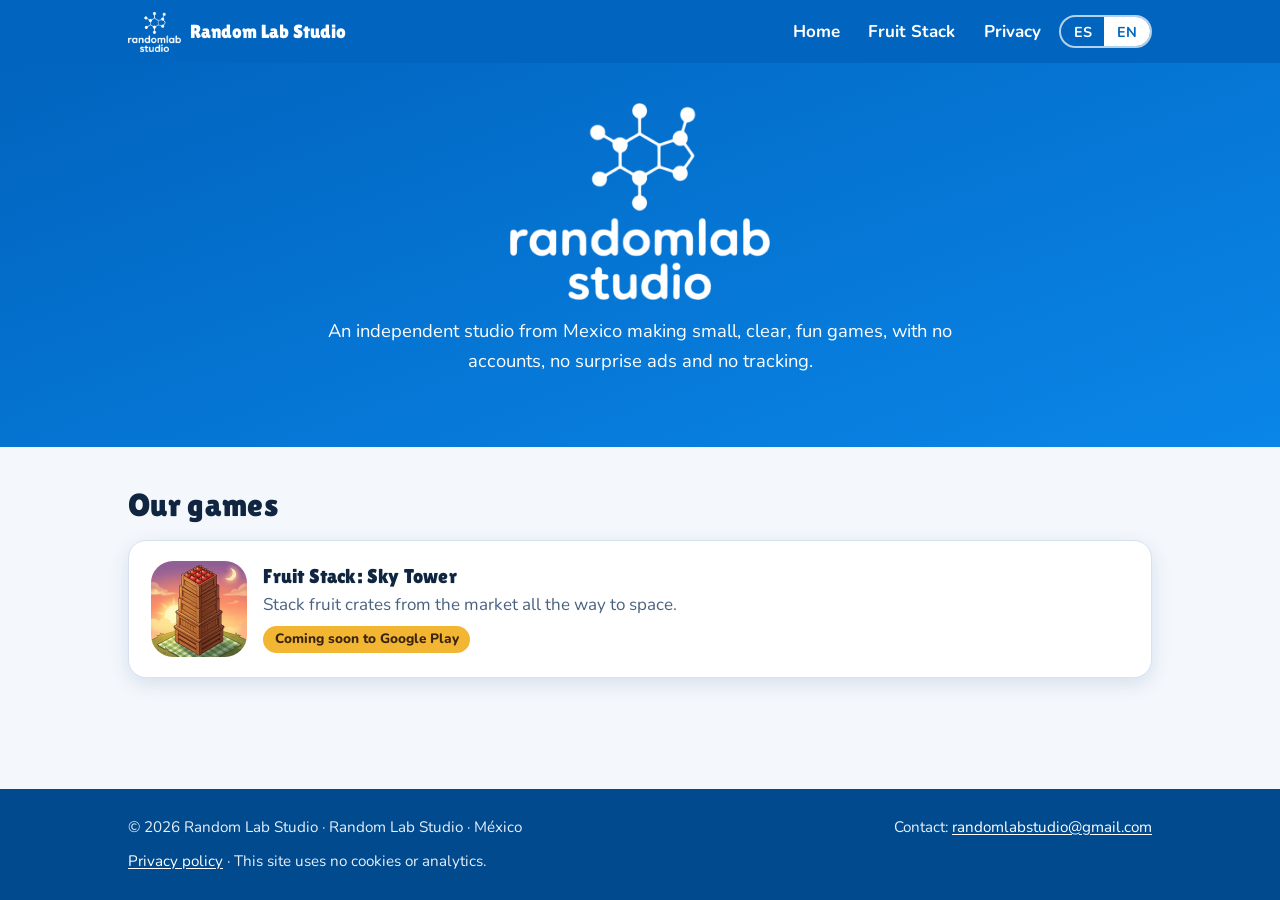
==== index.html @ 456759f4 "Sitio de Random Lab Studio: inicio, Fruit Stack y política de privacidad (ES/EN) Co-Authored-By: Cla" ====
<!DOCTYPE html>
<html lang="es" data-lang="es">
<head>
<meta charset="utf-8">
<meta name="viewport" content="width=device-width, initial-scale=1">
<title data-es="Random Lab Studio · Estudio de juegos" data-en="Random Lab Studio · Game studio">Random Lab Studio · Estudio de juegos</title>
<meta name="description" content="Random Lab Studio es un estudio independiente de juegos móviles desde México. Hogar de Fruit Stack: Sky Tower." data-es="Random Lab Studio es un estudio independiente de juegos móviles desde México. Hogar de Fruit Stack: Sky Tower." data-en="Random Lab Studio is an independent mobile game studio from Mexico. Home of Fruit Stack: Sky Tower.">
<meta name="theme-color" content="#0164BE">
<meta name="color-scheme" content="light dark">
<link rel="canonical" href="https://randomlabstudio.github.io/">
<link rel="icon" href="./favicon.ico" sizes="any">
<link rel="icon" type="image/png" href="./favicon.png">
<link rel="apple-touch-icon" href="./apple-touch-icon.png">
<link rel="preload" href="./assets/fonts/lilita-one-latin-400.woff2" as="font" type="font/woff2" crossorigin>
<link rel="preload" href="./assets/fonts/nunito-latin-var.woff2" as="font" type="font/woff2" crossorigin>
<link rel="stylesheet" href="./assets/css/site.css">
<script src="./assets/js/site.js"></script>
<meta property="og:type" content="website">
<meta property="og:site_name" content="Random Lab Studio">
<meta property="og:title" content="Random Lab Studio · Estudio de juegos">
<meta property="og:description" content="Random Lab Studio es un estudio independiente de juegos móviles desde México. Hogar de Fruit Stack: Sky Tower.">
<meta property="og:url" content="https://randomlabstudio.github.io/">
<meta property="og:image" content="https://randomlabstudio.github.io/assets/img/fruit-stack/og-es.png">
<meta property="og:locale" content="es_MX">
<meta property="og:locale:alternate" content="en_US">
<meta name="twitter:card" content="summary_large_image">
</head>
<body>
<a class="skip" href="#main"><span data-l="es">Saltar al contenido</span><span data-l="en">Skip to content</span></a>
<header class="site-head"><div class="wrap">
  <a class="brand" href="./"><img src="./assets/img/studio-logo.png" width="600" height="454" alt="" style="height:40px;width:auto"><span>Random Lab Studio</span></a>
  <nav class="nav" aria-label="Principal">
    <a href="./"><span data-l="es">Inicio</span><span data-l="en">Home</span></a>
    <a href="./fruit-stack/">Fruit Stack</a>
    <a href="./fruit-stack/privacidad/"><span data-l="es">Privacidad</span><span data-l="en">Privacy</span></a>
    <span class="lang" role="group" aria-label="Idioma / Language"><button type="button" data-set-lang="es" aria-pressed="true" lang="es">ES</button><button type="button" data-set-lang="en" aria-pressed="false" lang="en">EN</button></span>
  </nav>
</div></header>
<main id="main">

<section class="hero hero-studio"><div class="wrap">
  <img src="./assets/img/studio-logo.png" width="600" height="454" alt="Random Lab Studio">
  <h1 class="sr-title" style="position:absolute;left:-999px">Random Lab Studio</h1>
  <p data-l="es">Un estudio independiente de México que hace juegos pequeños, claros y divertidos, sin cuentas, sin anuncios por sorpresa y sin rastreo.</p>
  <p data-l="en">An independent studio from Mexico making small, clear, fun games, with no accounts, no surprise ads and no tracking.</p>
</div></section>
<section class="block"><div class="wrap">
  <h2><span data-l="es">Nuestros juegos</span><span data-l="en">Our games</span></h2>
  <div class="grid">
    <a class="card game-card" href="./fruit-stack/">
      <img src="./assets/img/fruit-stack/icon-192.webp" width="192" height="192" alt="" style="width:96px;height:96px">
      <span><h3>Fruit Stack: Sky Tower</h3>
      <p data-l="es">Apila cajas de fruta desde el mercado hasta el espacio.</p>
      <p data-l="en">Stack fruit crates from the market all the way to space.</p>
      <span class="badge"><span data-l="es">Próximamente en Google Play</span><span data-l="en">Coming soon to Google Play</span></span></span>
    </a>
  </div>
</div></section>
</main>
<footer class="site-foot"><div class="wrap">
  <span>&copy; 2026 Random Lab Studio · Random Lab Studio · México</span>
  <span><span data-l="es">Contacto:</span><span data-l="en">Contact:</span> <a href="mailto:randomlabstudio@gmail.com">randomlabstudio@gmail.com</a></span>
  <span><a href="./fruit-stack/privacidad/"><span data-l="es">Política de privacidad</span><span data-l="en">Privacy policy</span></a> · <span data-l="es">Este sitio no usa cookies ni analítica.</span><span data-l="en">This site uses no cookies or analytics.</span></span>
</div></footer>
</body>
</html>
---- assets/css/site.css ----
/* Random Lab Studio — estilos compartidos. Rutas relativas a este archivo. */
@font-face{font-family:"Lilita One";font-style:normal;font-weight:400;font-display:swap;src:url(../fonts/lilita-one-latin-400.woff2) format("woff2");unicode-range:U+0000-00FF,U+0131,U+0152-0153,U+02BB-02BC,U+02C6,U+02DA,U+02DC,U+2000-206F,U+20AC,U+2122,U+2191,U+2193,U+2212,U+2215,U+FEFF,U+FFFD}
@font-face{font-family:"Lilita One";font-style:normal;font-weight:400;font-display:swap;src:url(../fonts/lilita-one-latin-ext-400.woff2) format("woff2");unicode-range:U+0100-02AF,U+0304,U+0308,U+0329,U+1E00-1E9F,U+1EF2-1EFF,U+2020,U+20A0-20AB,U+20AD-20CF,U+2113,U+2C60-2C7F,U+A720-A7FF}
@font-face{font-family:Nunito;font-style:normal;font-weight:200 1000;font-display:swap;src:url(../fonts/nunito-latin-var.woff2) format("woff2");unicode-range:U+0000-00FF,U+0131,U+0152-0153,U+02BB-02BC,U+02C6,U+02DA,U+02DC,U+2000-206F,U+20AC,U+2122,U+2191,U+2193,U+2212,U+2215,U+FEFF,U+FFFD}
@font-face{font-family:Nunito;font-style:normal;font-weight:200 1000;font-display:swap;src:url(../fonts/nunito-latin-ext-var.woff2) format("woff2");unicode-range:U+0100-02AF,U+0304,U+0308,U+0329,U+1E00-1E9F,U+1EF2-1EFF,U+2020,U+20A0-20AB,U+20AD-20CF,U+2113,U+2C60-2C7F,U+A720-A7FF}

:root{
  --blue:#0164BE; --blue-d:#014a8e;
  --bg:#f4f8fd; --surface:#fff; --fg:#10253f; --muted:#4a6280; --line:#d6e2f0;
  --accent:#0164BE; --on-accent:#fff; --hero-a:#0164BE; --hero-b:#0a86e8;
  --radius:18px; --shadow:0 6px 20px rgba(1,50,100,.12);
  --head:"Lilita One","Trebuchet MS",system-ui,sans-serif;
  --body:Nunito,system-ui,-apple-system,"Segoe UI",Roboto,sans-serif;
}
.theme-fruit{
  --bg:#fff3dc; --surface:#fffaf0; --fg:#4e2c16; --muted:#7a5538; --line:#ecd4a8;
  --accent:#2f7d3d; --on-accent:#fff; --wood:#6b4024; --gold:#f2b632; --green:#3e9a4e;
  --hero-a:#6a3f9a; --hero-b:#f08a3c; --shadow:0 6px 20px rgba(78,44,22,.18);
}
@media (prefers-color-scheme:dark){
  :root{--bg:#07182b;--surface:#0d2540;--fg:#e8f1fb;--muted:#9db6d3;--line:#1b3c60;--accent:#5fb0ff;--on-accent:#04203a;--shadow:0 6px 20px rgba(0,0,0,.45)}
  .theme-fruit{--bg:#1d1220;--surface:#2a1a26;--fg:#ffeccc;--muted:#d9b998;--line:#4c3038;--accent:#6fcf80;--on-accent:#12260f;--wood:#b57a4b;--gold:#f2b632;--green:#6fcf80;--hero-a:#3d2766;--hero-b:#b55a22}
}
*,*::before,*::after{box-sizing:border-box}
html{-webkit-text-size-adjust:100%;scroll-behavior:smooth}
body{margin:0;background:var(--bg);color:var(--fg);font:400 1.0625rem/1.65 var(--body);min-height:100vh;display:flex;flex-direction:column}
main{flex:1}
img{max-width:100%;height:auto;display:block}
a{color:var(--accent);text-underline-offset:.15em}
a:hover{text-decoration-thickness:2px}
:focus-visible{outline:3px solid var(--gold,#f2b632);outline-offset:3px;border-radius:6px}
h1,h2,h3{font-family:var(--head);font-weight:400;line-height:1.15;letter-spacing:.01em;margin:0 0 .5em}
h1{font-size:clamp(2.1rem,7vw,3.4rem)} h2{font-size:clamp(1.5rem,4.5vw,2rem)} h3{font-size:1.25rem}
.wrap{width:min(100% - 2rem,64rem);margin-inline:auto}
.skip{position:absolute;left:-999px;top:0;background:#fff;color:#000;padding:.6rem 1rem;z-index:99;border-radius:0 0 8px 0}
.skip:focus{left:0}

/* Idioma: se muestra solo el bloque del idioma activo (por defecto, español) */
html[data-lang="en"] [data-l="es"],html:not([data-lang="en"]) [data-l="en"]{display:none!important}

/* Cabecera */
.site-head{background:var(--blue);color:#fff}
.site-head .wrap{display:flex;align-items:center;justify-content:space-between;gap:1rem;padding-block:.7rem;flex-wrap:wrap}
.brand{display:flex;align-items:center;gap:.6rem;color:#fff;text-decoration:none;font-family:var(--head);font-size:1.2rem}
.brand img{width:auto;height:40px}
.nav{display:flex;align-items:center;gap:.4rem;flex-wrap:wrap}
.nav a{color:#fff;text-decoration:none;padding:.4rem .7rem;border-radius:999px;font-weight:700}
.nav a:hover,.nav a[aria-current]{background:rgba(255,255,255,.18)}
.lang{display:inline-flex;border:2px solid rgba(255,255,255,.7);border-radius:999px;overflow:hidden}
.lang button,.lang-tabs button{font:700 .9rem var(--body);cursor:pointer;border:0;background:transparent;color:#fff;padding:.3rem .8rem}
.lang button[aria-pressed="true"]{background:#fff;color:var(--blue)}

/* Héroe */
.hero{background:linear-gradient(160deg,var(--hero-a),var(--hero-b));color:#fff;padding:2.5rem 0 3rem;text-align:center}
.hero p{max-width:40rem;margin:0 auto 1.4rem;font-size:1.15rem}
.hero .icon{width:112px;height:112px;margin:0 auto 1rem;border-radius:26px;box-shadow:0 8px 24px rgba(0,0,0,.35)}
.hero h1{text-shadow:0 3px 0 rgba(0,0,0,.18)}
.hero-studio img{margin:0 auto 1rem;width:min(70%,260px);height:auto}

.pill{display:inline-block;font-weight:800;border-radius:999px;padding:.55rem 1.2rem;text-decoration:none}
.pill.soon{background:var(--gold,#f2b632);color:#3b2410;cursor:default}
.pill.cta{background:#fff;color:var(--blue)}
.pill.green{background:var(--green);color:#fff}

section.block{padding:2.5rem 0}
.card{background:var(--surface);border:1px solid var(--line);border-radius:var(--radius);box-shadow:var(--shadow);padding:1.25rem 1.4rem}
.grid{display:grid;gap:1rem;grid-template-columns:repeat(auto-fit,minmax(15rem,1fr))}
.game-card{display:grid;grid-template-columns:96px 1fr;gap:1rem;align-items:center;color:inherit;text-decoration:none;transition:transform .15s}
.game-card:hover{transform:translateY(-3px)}
.game-card img{border-radius:22px;width:96px;height:96px}
.game-card h3{margin:0 0 .2rem;color:var(--fg)}
.game-card p{margin:0;color:var(--muted)}
.badge{display:inline-block;margin-top:.4rem;font-size:.85rem;font-weight:800;background:var(--gold,#f2b632);color:#3b2410;border-radius:999px;padding:.15rem .7rem}
.features{list-style:none;margin:0;padding:0;display:grid;gap:1rem;grid-template-columns:repeat(auto-fit,minmax(15rem,1fr))}
.features li{background:var(--surface);border:1px solid var(--line);border-left:6px solid var(--gold,var(--accent));border-radius:var(--radius);padding:1rem 1.2rem}
.features strong{display:block;font-family:var(--head);font-weight:400;font-size:1.15rem;color:var(--accent)}

/* Galería */
.shots{display:flex;gap:.9rem;overflow-x:auto;scroll-snap-type:x mandatory;padding:.4rem .2rem 1rem;-webkit-overflow-scrolling:touch}
.shots figure{margin:0;flex:0 0 min(62%,15rem);scroll-snap-align:center}
.shots img{border-radius:20px;border:3px solid var(--wood,var(--line));box-shadow:var(--shadow);width:100%;height:auto}
.banner img{border-radius:var(--radius);box-shadow:var(--shadow);margin-inline:auto}

/* Política */
.doc{padding:2rem 0 3rem}
.doc .card{margin-bottom:1rem}
.doc h2{font-size:1.4rem;margin-top:.2rem}
.meta{color:var(--muted);font-size:.98rem}
.meta p{margin:.15rem 0}
.lang-tabs{display:flex;gap:.5rem;margin:1.2rem 0}
.lang-tabs button{color:var(--accent);border:2px solid var(--accent);border-radius:999px;padding:.45rem 1.2rem;font-size:1rem}
.lang-tabs button[aria-pressed="true"]{background:var(--accent);color:var(--on-accent)}
.table-wrap{overflow-x:auto;margin:1rem 0}
table{border-collapse:collapse;width:100%;min-width:32rem;background:var(--surface)}
th,td{border:1px solid var(--line);padding:.6rem .8rem;text-align:left;vertical-align:top}
th{background:var(--accent);color:var(--on-accent)}
.crumbs{font-size:.95rem;margin:1rem 0 0}

/* Pie */
.site-foot{background:var(--blue-d);color:#e6f0fb;padding:1.6rem 0;margin-top:2rem;font-size:.95rem}
.site-foot a{color:#fff}
.site-foot .wrap{display:flex;flex-wrap:wrap;gap:.6rem 2rem;justify-content:space-between}

@media (prefers-reduced-motion:reduce){*{scroll-behavior:auto!important;transition:none!important;animation:none!important}}
@media (min-width:720px){.shots{overflow:visible;flex-wrap:wrap;justify-content:center}.shots figure{flex:0 0 calc(33.333% - .7rem)}}
@media (min-width:960px){.shots figure{flex-basis:calc(16.66% - .8rem)}}
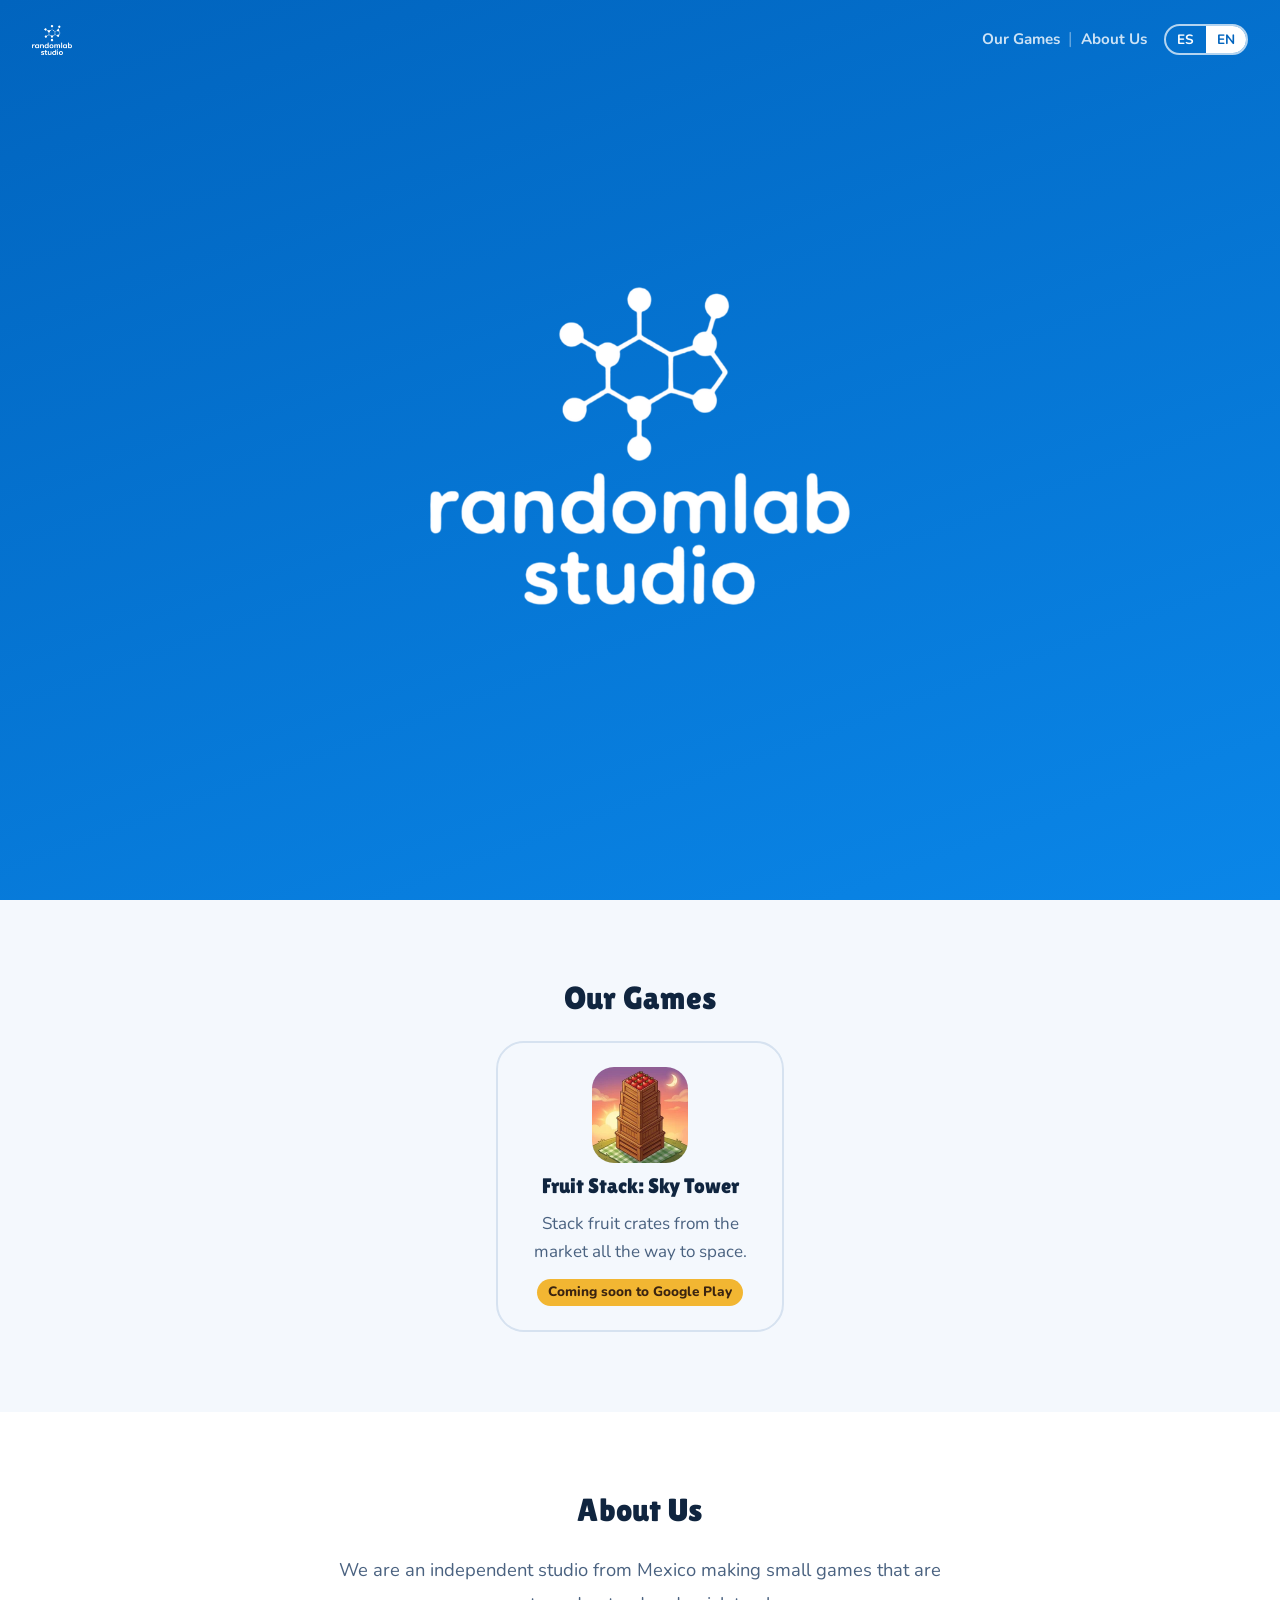
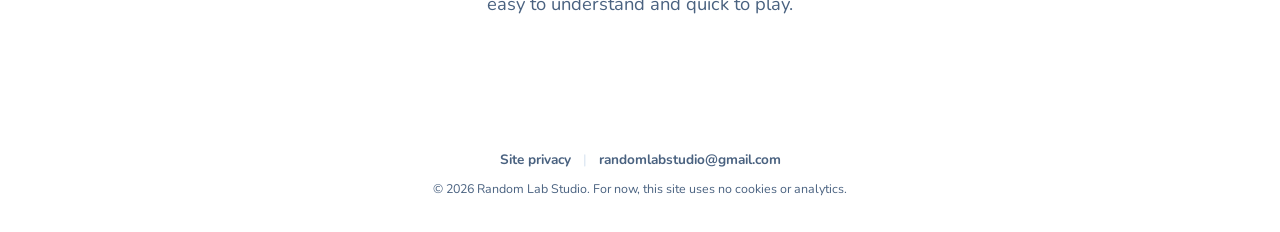
==== commit 2225eafa: "Política del sitio, página del juego en modo próximamente y limpieza de textos Co-Authored-By: Claud" ====
--- a/index.html
+++ b/index.html
@@ -27,40 +27,43 @@
 </head>
 <body>
 <a class="skip" href="#main"><span data-l="es">Saltar al contenido</span><span data-l="en">Skip to content</span></a>
-<header class="site-head"><div class="wrap">
-  <a class="brand" href="./"><img src="./assets/img/studio-logo.png" width="600" height="454" alt="" style="height:40px;width:auto"><span>Random Lab Studio</span></a>
-  <nav class="nav" aria-label="Principal">
-    <a href="./"><span data-l="es">Inicio</span><span data-l="en">Home</span></a>
-    <a href="./fruit-stack/">Fruit Stack</a>
-    <a href="./fruit-stack/privacidad/"><span data-l="es">Privacidad</span><span data-l="en">Privacy</span></a>
-    <span class="lang" role="group" aria-label="Idioma / Language"><button type="button" data-set-lang="es" aria-pressed="true" lang="es">ES</button><button type="button" data-set-lang="en" aria-pressed="false" lang="en">EN</button></span>
-  </nav>
-</div></header>
+
 <main id="main">
 
-<section class="hero hero-studio"><div class="wrap">
-  <img src="./assets/img/studio-logo.png" width="600" height="454" alt="Random Lab Studio">
-  <h1 class="sr-title" style="position:absolute;left:-999px">Random Lab Studio</h1>
-  <p data-l="es">Un estudio independiente de México que hace juegos pequeños, claros y divertidos, sin cuentas, sin anuncios por sorpresa y sin rastreo.</p>
-  <p data-l="en">An independent studio from Mexico making small, clear, fun games, with no accounts, no surprise ads and no tracking.</p>
-</div></section>
-<section class="block"><div class="wrap">
-  <h2><span data-l="es">Nuestros juegos</span><span data-l="en">Our games</span></h2>
-  <div class="grid">
-    <a class="card game-card" href="./fruit-stack/">
-      <img src="./assets/img/fruit-stack/icon-192.webp" width="192" height="192" alt="" style="width:96px;height:96px">
-      <span><h3>Fruit Stack: Sky Tower</h3>
-      <p data-l="es">Apila cajas de fruta desde el mercado hasta el espacio.</p>
-      <p data-l="en">Stack fruit crates from the market all the way to space.</p>
-      <span class="badge"><span data-l="es">Próximamente en Google Play</span><span data-l="en">Coming soon to Google Play</span></span></span>
+<section class="hero">
+  <nav class="hero-nav" aria-label="Principal">
+    <a class="hero-mini" href="./" aria-label="Random Lab Studio"><img src="./assets/img/studio-logo.png" width="600" height="454" alt=""></a>
+    <span class="hero-links">
+      <a href="#juegos"><span data-l="es">Juegos</span><span data-l="en">Our Games</span></a><span class="sep">|</span><a href="#nosotros"><span data-l="es">Nosotros</span><span data-l="en">About Us</span></a>
+      <span class="lang" role="group" aria-label="Idioma / Language"><button type="button" data-set-lang="es" aria-pressed="true" lang="es">ES</button><button type="button" data-set-lang="en" aria-pressed="false" lang="en">EN</button></span>
+    </span>
+  </nav>
+  <h1 class="sr-only">Random Lab Studio</h1>
+  <img class="hero-logo" src="./assets/img/studio-logo.png" width="600" height="454" alt="Random Lab Studio">
+</section>
+<section class="band band-a" id="juegos">
+  <h2><span data-l="es">Nuestros juegos</span><span data-l="en">Our Games</span></h2>
+  <div class="game-list">
+    <a class="game" href="./fruit-stack/">
+      <img src="./assets/img/fruit-stack/icon-192.webp" width="192" height="192" alt="">
+      <span class="game-name">Fruit Stack: Sky Tower</span>
+      <span class="game-desc" data-l="es">Apila cajas de fruta desde el mercado hasta el espacio.</span>
+      <span class="game-desc" data-l="en">Stack fruit crates from the market all the way to space.</span>
+      <span class="badge"><span data-l="es">Próximamente en Google Play</span><span data-l="en">Coming soon to Google Play</span></span>
     </a>
   </div>
-</div></section>
+</section>
+<section class="band band-b" id="nosotros">
+  <h2><span data-l="es">Nosotros</span><span data-l="en">About Us</span></h2>
+  <p data-l="es">Somos un estudio independiente de México que hace juegos pequeños, fáciles de entender y rápidos de jugar.</p>
+  <p data-l="en">We are an independent studio from Mexico making small games that are easy to understand and quick to play.</p>
+</section>
 </main>
-<footer class="site-foot"><div class="wrap">
-  <span>&copy; 2026 Random Lab Studio · Random Lab Studio · México</span>
-  <span><span data-l="es">Contacto:</span><span data-l="en">Contact:</span> <a href="mailto:randomlabstudio@gmail.com">randomlabstudio@gmail.com</a></span>
-  <span><a href="./fruit-stack/privacidad/"><span data-l="es">Política de privacidad</span><span data-l="en">Privacy policy</span></a> · <span data-l="es">Este sitio no usa cookies ni analítica.</span><span data-l="en">This site uses no cookies or analytics.</span></span>
-</div></footer>
+<footer class="foot">
+  <a href="./privacidad/"><span data-l="es">Privacidad del sitio</span><span data-l="en">Site privacy</span></a>
+  <span class="sep">|</span>
+  <a href="mailto:randomlabstudio@gmail.com">randomlabstudio@gmail.com</a>
+  <p class="copy">&copy; 2026 Random Lab Studio. <span data-l="es">Por ahora este sitio no usa cookies ni analítica.</span><span data-l="en">For now, this site uses no cookies or analytics.</span></p>
+</footer>
 </body>
 </html>
--- a/assets/css/site.css
+++ b/assets/css/site.css
@@ -38,17 +38,35 @@
 /* Idioma: se muestra solo el bloque del idioma activo (por defecto, español) */
 html[data-lang="en"] [data-l="es"],html:not([data-lang="en"]) [data-l="en"]{display:none!important}
 
-/* Cabecera */
-.site-head{background:var(--blue);color:#fff}
-.site-head .wrap{display:flex;align-items:center;justify-content:space-between;gap:1rem;padding-block:.7rem;flex-wrap:wrap}
-.brand{display:flex;align-items:center;gap:.6rem;color:#fff;text-decoration:none;font-family:var(--head);font-size:1.2rem}
-.brand img{width:auto;height:40px}
-.nav{display:flex;align-items:center;gap:.4rem;flex-wrap:wrap}
-.nav a{color:#fff;text-decoration:none;padding:.4rem .7rem;border-radius:999px;font-weight:700}
-.nav a:hover,.nav a[aria-current]{background:rgba(255,255,255,.18)}
-.lang{display:inline-flex;border:2px solid rgba(255,255,255,.7);border-radius:999px;overflow:hidden}
-.lang button,.lang-tabs button{font:700 .9rem var(--body);cursor:pointer;border:0;background:transparent;color:#fff;padding:.3rem .8rem}
+/* Barra superior (páginas internas) */
+.bar{background:linear-gradient(135deg,var(--hero-a),var(--hero-b))}
+.bar-in{display:flex;align-items:center;justify-content:space-between;gap:1rem;padding:1rem clamp(1rem,4vw,2.5rem);flex-wrap:wrap}
+.bar-logo img{height:34px;width:auto}
+.bar-links{display:flex;align-items:center;gap:.5rem}
+.bar-links a,.hero-links a{color:rgba(255,255,255,.8);font-weight:700;font-size:.95rem;text-decoration:none;transition:color .3s}
+.bar-links a:hover,.hero-links a:hover{color:#fff}
+.sep{color:rgba(255,255,255,.4)}
+.lang{display:inline-flex;border:2px solid rgba(255,255,255,.7);border-radius:999px;overflow:hidden;margin-left:.6rem}
+.lang button,.lang-tabs button{font:700 .85rem var(--body);cursor:pointer;border:0;background:transparent;color:#fff;padding:.25rem .7rem}
 .lang button[aria-pressed="true"]{background:#fff;color:var(--blue)}
+.sr-only{position:absolute;width:1px;height:1px;overflow:hidden;clip:rect(0 0 0 0);white-space:nowrap}
+
+/* Inicio: héroe a pantalla completa + bandas */
+.hero{position:relative;min-height:100vh;display:flex;align-items:center;justify-content:center;background:radial-gradient(ellipse at center,#2f9bf2 0%,var(--blue) 42%,#012a52 100%);padding:0}
+.hero-nav{position:absolute;top:24px;left:clamp(1rem,4vw,2rem);right:clamp(1rem,4vw,2rem);display:flex;justify-content:space-between;align-items:center}
+.hero-mini img{height:30px;width:auto}
+.hero-links{display:flex;align-items:center;gap:.5rem}
+.hero-logo{width:clamp(200px,38vw,420px);height:auto}
+.band{padding:5rem 1.5rem;text-align:center}
+.band-a{background:var(--bg)} .band-b{background:var(--surface)}
+.band h2{font-size:2rem;margin-bottom:1.5rem}
+.band p{max-width:38rem;margin:0 auto 1rem;color:var(--muted);font-size:1.15rem;line-height:1.85}
+.game-list{display:flex;justify-content:center;gap:1.2rem;flex-wrap:wrap}
+.game{display:flex;flex-direction:column;align-items:center;gap:.4rem;max-width:18rem;color:inherit;text-decoration:none;border:2px solid var(--line);border-radius:28px;padding:1.5rem 1.8rem;transition:all .3s}
+.game:hover{border-color:var(--accent);transform:translateY(-3px)}
+.game img{width:96px;height:96px;border-radius:22px}
+.game-name{font-family:var(--head);font-size:1.3rem;color:var(--fg)}
+.game-desc{color:var(--muted)}
 
 /* Héroe */
 .hero{background:linear-gradient(160deg,var(--hero-a),var(--hero-b));color:#fff;padding:2.5rem 0 3rem;text-align:center}
@@ -96,11 +114,32 @@
 th{background:var(--accent);color:var(--on-accent)}
 .crumbs{font-size:.95rem;margin:1rem 0 0}
 
-/* Pie */
-.site-foot{background:var(--blue-d);color:#e6f0fb;padding:1.6rem 0;margin-top:2rem;font-size:.95rem}
-.site-foot a{color:#fff}
-.site-foot .wrap{display:flex;flex-wrap:wrap;gap:.6rem 2rem;justify-content:space-between}
+/* Pie mínimo */
+.foot{background:var(--surface);padding:2rem 1.5rem;text-align:center;font-size:.85rem;margin-top:auto}
+.foot a{color:var(--muted);font-weight:700;text-decoration:none}
+.foot a:hover{color:var(--accent)}
+.foot .sep{color:var(--line);margin:0 .5rem}
+.foot .copy{margin:.5rem 0 0;color:var(--muted);font-size:.78rem}
+
+/* Política: columna estrecha, sin tarjetas */
+.doc{max-width:760px;margin:0 auto;padding:2.5rem 1.5rem 5rem}
+.doc h1{font-size:clamp(1.8rem,5vw,2.2rem);margin:0 0 .4rem}
+.doc .meta{background:none;border:0;box-shadow:none;padding:0 0 1.6rem;margin:0 0 2rem;border-bottom:2px solid;border-image:linear-gradient(to right,var(--accent),transparent) 1;font-size:.9rem;color:var(--muted)}
+.doc .meta p{margin:.1rem 0}
+.sec{margin-bottom:2.2rem}
+.sec h2{font-family:var(--body);font-weight:800;font-size:1.25rem;color:var(--accent);margin:0 0 .8rem;letter-spacing:-.01em}
+.sec p{margin:0 0 .9rem}
+.sec ul{margin:.6rem 0 1rem 1.7rem}
+.sec li{margin-bottom:.4rem}
+.lang-tabs{display:flex;gap:.5rem;margin:0 0 1.4rem}
+.crumbs{margin:0 0 1rem}
+.card.plain{background:none;border:0;box-shadow:none;padding:0}
 
 @media (prefers-reduced-motion:reduce){*{scroll-behavior:auto!important;transition:none!important;animation:none!important}}
 @media (min-width:720px){.shots{overflow:visible;flex-wrap:wrap;justify-content:center}.shots figure{flex:0 0 calc(33.333% - .7rem)}}
 @media (min-width:960px){.shots figure{flex-basis:calc(16.66% - .8rem)}}
+
+/* Página del juego en modo "próximamente": solo icono, título y etiqueta */
+.hero-solo{min-height:70vh;display:flex;align-items:center;padding:3rem 0}
+.hero-solo .wrap{width:100%}
+[hidden]{display:none!important}
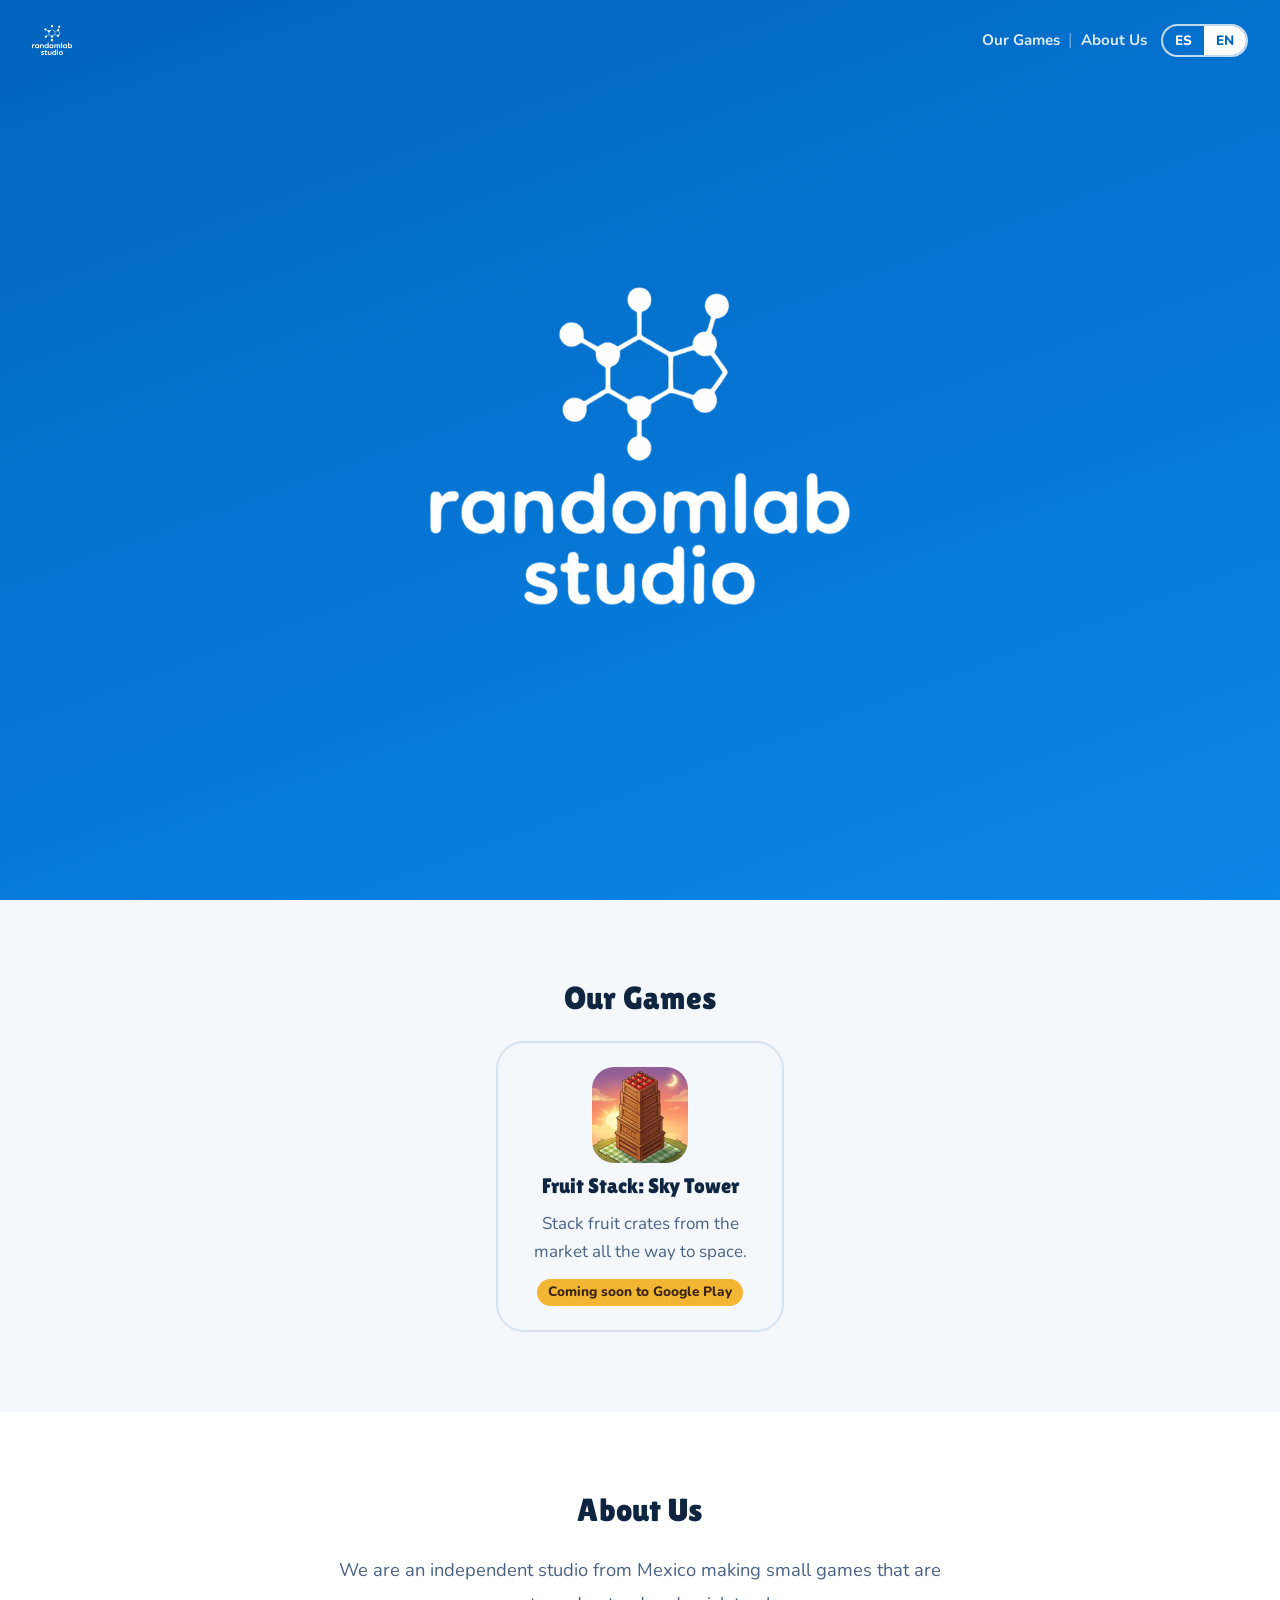
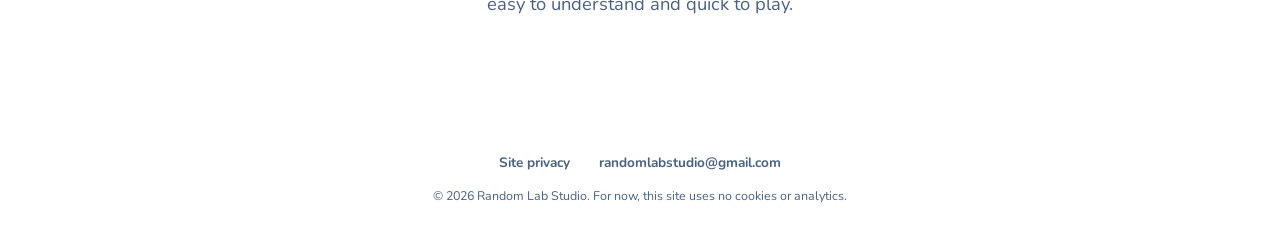
==== commit f0f62ae7: "Versionar CSS y JS para evitar caché antigua en el navegador Co-Authored-By: Claude Sonnet 5.5 <nore" ====
--- a/index.html
+++ b/index.html
@@ -13,8 +13,8 @@
 <link rel="apple-touch-icon" href="./apple-touch-icon.png">
 <link rel="preload" href="./assets/fonts/lilita-one-latin-400.woff2" as="font" type="font/woff2" crossorigin>
 <link rel="preload" href="./assets/fonts/nunito-latin-var.woff2" as="font" type="font/woff2" crossorigin>
-<link rel="stylesheet" href="./assets/css/site.css">
-<script src="./assets/js/site.js"></script>
+<link rel="stylesheet" href="./assets/css/site.css?v=20261028b">
+<script src="./assets/js/site.js?v=20261028b"></script>
 <meta property="og:type" content="website">
 <meta property="og:site_name" content="Random Lab Studio">
 <meta property="og:title" content="Random Lab Studio · Estudio de juegos">
--- a/assets/css/site.css
+++ b/assets/css/site.css
@@ -38,18 +38,23 @@
 /* Idioma: se muestra solo el bloque del idioma activo (por defecto, español) */
 html[data-lang="en"] [data-l="es"],html:not([data-lang="en"]) [data-l="en"]{display:none!important}
 
-/* Barra superior (páginas internas) */
-.bar{background:linear-gradient(135deg,var(--hero-a),var(--hero-b))}
-.bar-in{display:flex;align-items:center;justify-content:space-between;gap:1rem;padding:1rem clamp(1rem,4vw,2.5rem);flex-wrap:wrap}
-.bar-logo img{height:34px;width:auto}
-.bar-links{display:flex;align-items:center;gap:.5rem}
-.bar-links a,.hero-links a{color:rgba(255,255,255,.8);font-weight:700;font-size:.95rem;text-decoration:none;transition:color .3s}
-.bar-links a:hover,.hero-links a:hover{color:#fff}
+/* Barra superior (páginas internas): azul sólido del estudio, siempre legible */
+.bar{background:var(--blue);position:sticky;top:0;z-index:10;box-shadow:0 2px 10px rgba(0,0,0,.25)}
+.bar-in{display:flex;align-items:center;justify-content:space-between;gap:.6rem 1rem;padding:.7rem clamp(1rem,4vw,2.5rem);flex-wrap:wrap;max-width:75rem;margin:0 auto}
+.bar-logo{display:flex;align-items:center;gap:.6rem;color:#fff;text-decoration:none;font-family:var(--head);font-size:1.3rem;letter-spacing:.01em}
+.bar-logo img{height:38px;width:auto}
+.bar-links{display:flex;align-items:center;gap:.4rem}
+.bar-links a{color:#fff;font-weight:800;font-size:1rem;text-decoration:none;padding:.4rem .75rem;border-radius:999px;transition:background .2s}
+.bar-links a:hover{background:rgba(255,255,255,.2)}
+.hero-links a{color:rgba(255,255,255,.85);font-weight:700;font-size:.95rem;text-decoration:none;transition:color .3s}
+.hero-links a:hover{color:#fff}
 .sep{color:rgba(255,255,255,.4)}
-.lang{display:inline-flex;border:2px solid rgba(255,255,255,.7);border-radius:999px;overflow:hidden;margin-left:.6rem}
-.lang button,.lang-tabs button{font:700 .85rem var(--body);cursor:pointer;border:0;background:transparent;color:#fff;padding:.25rem .7rem}
+.bar-links .sep{display:none}
+.lang{display:inline-flex;border:2px solid rgba(255,255,255,.75);border-radius:999px;overflow:hidden;margin-left:.4rem}
+.lang button,.lang-tabs button{font:800 .85rem var(--body);cursor:pointer;border:0;background:transparent;color:#fff;padding:.3rem .75rem}
 .lang button[aria-pressed="true"]{background:#fff;color:var(--blue)}
 .sr-only{position:absolute;width:1px;height:1px;overflow:hidden;clip:rect(0 0 0 0);white-space:nowrap}
+@media (max-width:480px){.bar-logo{font-size:1.1rem}.bar-logo img{height:30px}.bar-links a{padding:.35rem .5rem;font-size:.95rem}}
 
 /* Inicio: héroe a pantalla completa + bandas */
 .hero{position:relative;min-height:100vh;display:flex;align-items:center;justify-content:center;background:radial-gradient(ellipse at center,#2f9bf2 0%,var(--blue) 42%,#012a52 100%);padding:0}
@@ -143,3 +148,13 @@
 .hero-solo{min-height:70vh;display:flex;align-items:center;padding:3rem 0}
 .hero-solo .wrap{width:100%}
 [hidden]{display:none!important}
+
+/* Fruit Stack: el héroe llena el espacio entre la barra y el pie */
+main{display:flex;flex-direction:column}
+.hero-solo{flex:1;min-height:0;padding:3rem 0;background:linear-gradient(170deg,#4b2d86 0%,#8a4a9a 38%,#e8774a 78%,#f2b632 100%)}
+.hero-solo .icon{width:136px!important;height:136px!important;border-radius:32px}
+.hero-solo h1{font-size:clamp(3rem,10vw,5rem);margin-bottom:.4rem;text-shadow:0 4px 0 #4e2c16}
+.ribbon{display:table;margin:0 auto 1.6rem!important;padding:.35rem 1.6rem;background:var(--green);color:#fff;border-radius:12px;font-family:var(--head);font-size:clamp(1.2rem,4vw,1.7rem);letter-spacing:.06em;text-transform:uppercase;box-shadow:0 4px 0 rgba(0,0,0,.25)}
+.hero-solo .pill.soon{font-size:1.1rem;padding:.7rem 1.6rem;box-shadow:0 4px 0 rgba(0,0,0,.25)}
+.foot .sep{display:none}
+.foot a{display:inline-block;margin:.2rem .8rem}
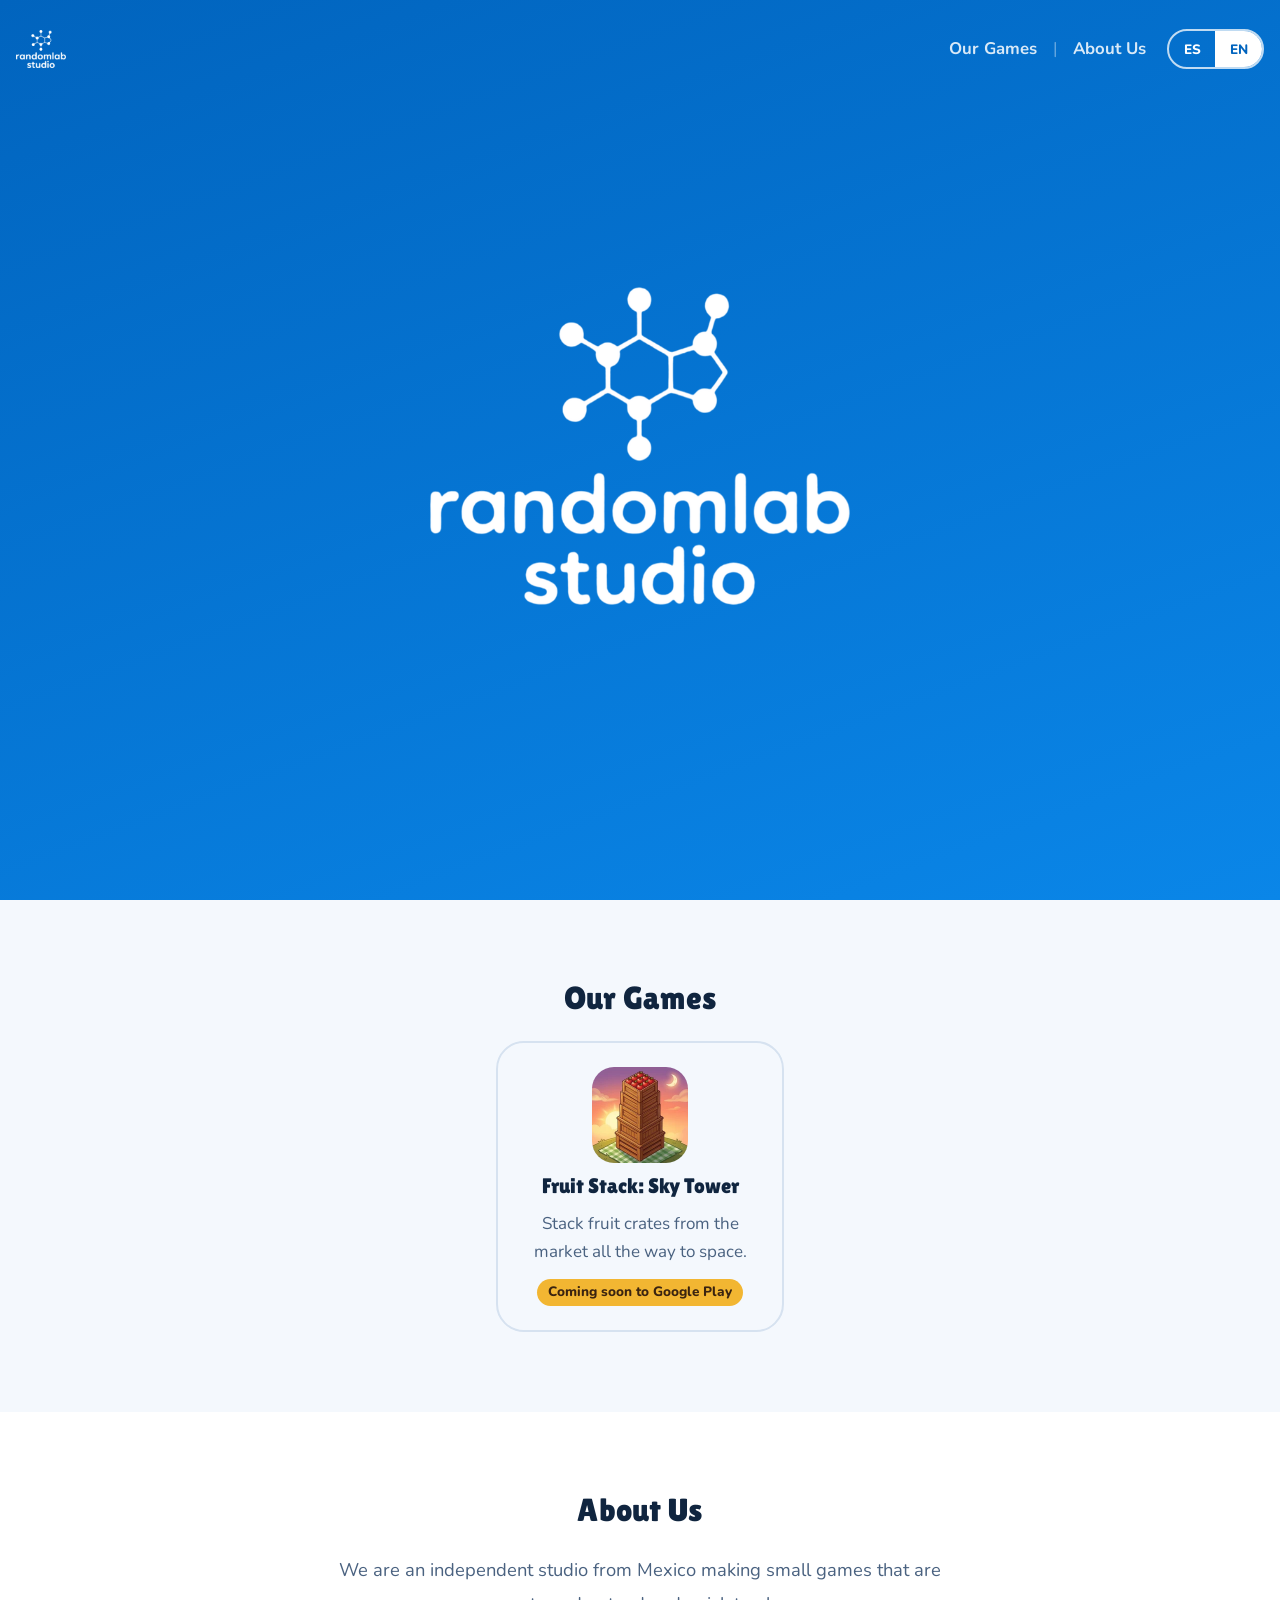
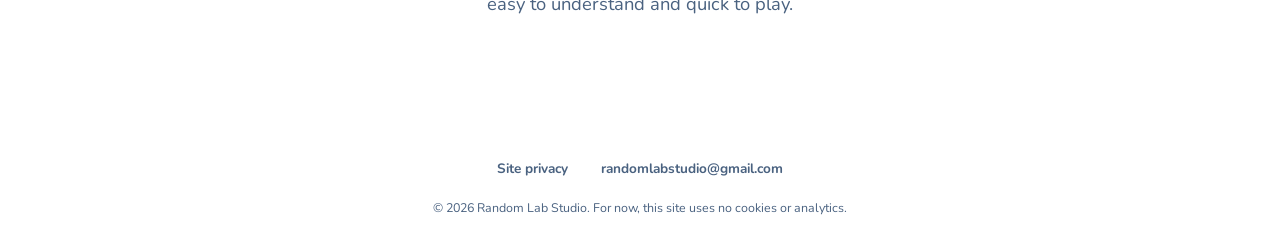
==== commit 44cb22fa: "Ajustes de pantallas: menú sin saltos, botones táctiles más grandes y mejor uso de pantallas anchas " ====
--- a/index.html
+++ b/index.html
@@ -7,23 +7,25 @@
 <meta name="description" content="Random Lab Studio es un estudio independiente de juegos móviles desde México. Hogar de Fruit Stack: Sky Tower." data-es="Random Lab Studio es un estudio independiente de juegos móviles desde México. Hogar de Fruit Stack: Sky Tower." data-en="Random Lab Studio is an independent mobile game studio from Mexico. Home of Fruit Stack: Sky Tower.">
 <meta name="theme-color" content="#0164BE">
 <meta name="color-scheme" content="light dark">
+<meta name="referrer" content="no-referrer">
+<meta http-equiv="Content-Security-Policy" content="default-src 'none'; img-src 'self'; style-src 'self' 'unsafe-inline'; font-src 'self'; script-src 'self'; base-uri 'none'; form-action 'none'">
 <link rel="canonical" href="https://randomlabstudio.github.io/">
 <link rel="icon" href="./favicon.ico" sizes="any">
 <link rel="icon" type="image/png" href="./favicon.png">
 <link rel="apple-touch-icon" href="./apple-touch-icon.png">
 <link rel="preload" href="./assets/fonts/lilita-one-latin-400.woff2" as="font" type="font/woff2" crossorigin>
 <link rel="preload" href="./assets/fonts/nunito-latin-var.woff2" as="font" type="font/woff2" crossorigin>
-<link rel="stylesheet" href="./assets/css/site.css?v=20261028b">
+<link rel="stylesheet" href="./assets/css/site.css?v=20261107">
 <script src="./assets/js/site.js?v=20261028b"></script>
 <meta property="og:type" content="website">
 <meta property="og:site_name" content="Random Lab Studio">
 <meta property="og:title" content="Random Lab Studio · Estudio de juegos">
 <meta property="og:description" content="Random Lab Studio es un estudio independiente de juegos móviles desde México. Hogar de Fruit Stack: Sky Tower.">
 <meta property="og:url" content="https://randomlabstudio.github.io/">
-<meta property="og:image" content="https://randomlabstudio.github.io/assets/img/fruit-stack/og-es.png">
+<meta property="og:image" content="https://randomlabstudio.github.io/assets/img/fruit-stack/icon-512.png">
 <meta property="og:locale" content="es_MX">
 <meta property="og:locale:alternate" content="en_US">
-<meta name="twitter:card" content="summary_large_image">
+<meta name="twitter:card" content="summary">
 </head>
 <body>
 <a class="skip" href="#main"><span data-l="es">Saltar al contenido</span><span data-l="en">Skip to content</span></a>
--- a/assets/css/site.css
+++ b/assets/css/site.css
@@ -127,7 +127,7 @@
 .foot .copy{margin:.5rem 0 0;color:var(--muted);font-size:.78rem}
 
 /* Política: columna estrecha, sin tarjetas */
-.doc{max-width:760px;margin:0 auto;padding:2.5rem 1.5rem 5rem}
+.doc{width:100%;min-width:0;max-width:760px;margin:0 auto;padding:2.5rem 1.5rem 5rem}
 .doc h1{font-size:clamp(1.8rem,5vw,2.2rem);margin:0 0 .4rem}
 .doc .meta{background:none;border:0;box-shadow:none;padding:0 0 1.6rem;margin:0 0 2rem;border-bottom:2px solid;border-image:linear-gradient(to right,var(--accent),transparent) 1;font-size:.9rem;color:var(--muted)}
 .doc .meta p{margin:.1rem 0}
@@ -158,3 +158,12 @@
 .hero-solo .pill.soon{font-size:1.1rem;padding:.7rem 1.6rem;box-shadow:0 4px 0 rgba(0,0,0,.25)}
 .foot .sep{display:none}
 .foot a{display:inline-block;margin:.2rem .8rem}
+
+/* Ajustes de pantallas: menú sin saltos de línea, botones más cómodos al tacto, pantallas anchas */
+.hero-links a,.bar-links a{white-space:nowrap}
+.hero-links a{padding:.7rem .45rem}
+.lang button,.lang-tabs button{padding:.55rem .9rem}
+.foot a{padding:.6rem .4rem;margin:0 .5rem}
+.hero-nav{left:50%;right:auto;transform:translateX(-50%);width:min(100% - 2rem,90rem)}
+@media (max-width:400px){.hero-links{gap:.1rem}.hero-links a{font-size:.85rem;padding:.7rem .3rem}.lang{margin-left:.2rem}.lang button{padding:.5rem .6rem}.hero-mini img{height:26px}}
+@media (min-width:1200px){.hero-mini img{height:38px}.hero-links a{font-size:1.05rem}.doc{max-width:860px;font-size:1.1rem}.sec h2{font-size:1.4rem}}
